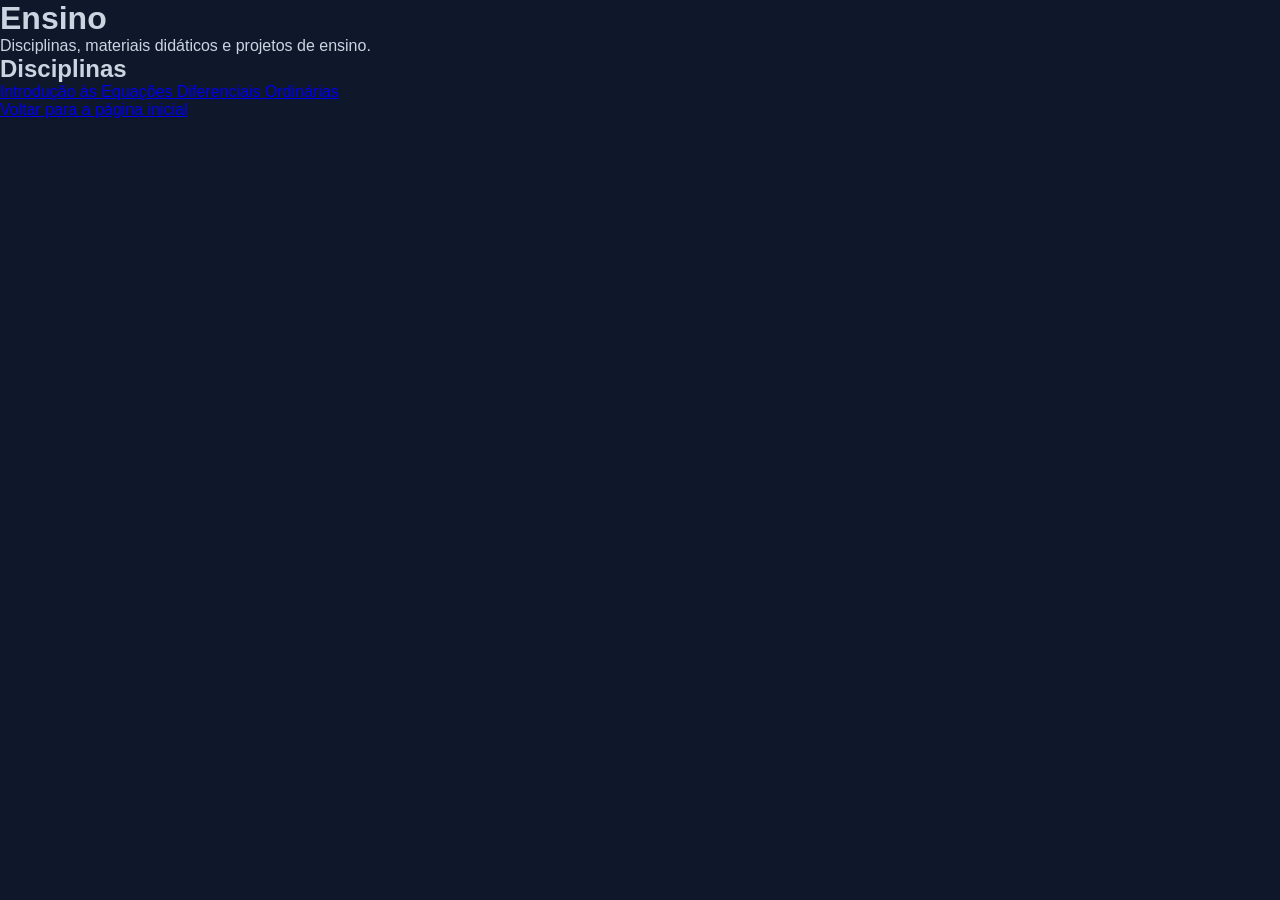
==== ensino/index.html @ 9aff0263 "Adiciona páginas de ensino, EDO e publicações" ====
<!DOCTYPE html>
<html lang="pt-BR">
<head>
    <meta charset="UTF-8">
    <meta name="viewport" content="width=device-width, initial-scale=1.0">
    <title>Ensino - César Castilho</title>
    <link rel="stylesheet" href="../style.css">
</head>

<body>

<header class="simple-header">
    <h1>Ensino</h1>
    <p>Disciplinas, materiais didáticos e projetos de ensino.</p>
</header>

<main class="page-content">

    <section class="section">
        <h2>Disciplinas</h2>

    
       <ul>


       <li><a href="EDO/index.html">Introdução às Equações Diferenciais Ordinárias</a></li>



       <li><a href="../index.html">Voltar para a página inicial</a></li>

</ul>
    </section>

</main>  

</body>
</html>
---- style.css ----
/* ===========================================================
   César Castilho
   Personal Academic Website
   =========================================================== */
*{
    margin:0;
    padding:0;
    box-sizing:border-box;
    font-family:'Segoe UI',Roboto,Helvetica,Arial,sans-serif;
}

html{
    scroll-behavior:smooth;
}

/* ===========================================================
   COLORS
   =========================================================== */

body{

    background:#0f172a;

    color:#CBD5E1;

}

.container{
    display:flex;
}

/* ===========================================================
   SIDEBAR
   =========================================================== */

.sidebar{

    width:260px;
    height:100vh;

    position:fixed;

    left:0;
    top:0;

    background:#1e293b;

    padding:40px 20px;

    text-align:center;

}

.avatar{

    width:115px;
    height:115px;

    border-radius:50%;

    border:3px solid #38BDF8;

    object-fit:cover;

}

.sidebar h2{

    margin-top:15px;

    color:#FFFFFF;

    font-size:1.45rem;

    font-weight:600;

}

.social-icons{

    margin-top:18px;

    display:flex;

    justify-content:center;

    gap:10px;

}

.social-icons a{

    width:36px;
    height:36px;

    display:flex;

    align-items:center;

    justify-content:center;

    text-decoration:none;

    border-radius:50%;

    color:white;

    background:rgba(255,255,255,.08);

    transition:.3s;

}

.social-icons a:hover{

    background:#38BDF8;

    color:#0F172A;

}

/* ===========================================================
   MENU
   =========================================================== */

.menu{

    margin-top:35px;

}

.menu ul{

    list-style:none;

}

.menu li{

    margin-bottom:8px;

}

.menu a{

    color:#CBD5E1;

    text-decoration:none;

    display:flex;

    align-items:center;

    gap:14px;

    padding:12px 15px;

    border-radius:5px;

    transition:.25s;

}

.menu a:hover,
.menu a.active{

    color:white;

    background:rgba(56,189,248,.15);

}

/* ===========================================================
   MAIN
   =========================================================== */

.main-content{

    margin-left:260px;

    width:calc(100% - 260px);

    padding:60px 80px;

}

/* ===========================================================
   HERO
   =========================================================== */

.hero-section{

    display:flex;

    flex-direction:column;

    margin-bottom:55px;

}

.animation-box{

    width:100%;

    height:180px;

    margin-bottom:30px;

    border-radius:14px;

    overflow:hidden;

    background:rgba(15,23,42,.35);

    border:1px solid rgba(125,211,252,.12);

}

#epidemicCanvas{

    width:100%;
    height:100%;

    display:block;

}

/* ===========================================================
   TITLE
   =========================================================== */

.hero-title{

    font-size:2rem;

    font-weight:300;

    line-height:1.35;

    color:#CBD5E1;

    margin-bottom:10px;

}

.subtitle{

    font-size:1rem;

    color:#94A3B8;

    letter-spacing:.4px;

}

/* ===========================================================
   CONTENT
   =========================================================== */

.content-section{

    margin-top:45px;

    max-width:1000px;

}

.content-section h2{

    color:#F1F5F9;

    font-size:2rem;

    font-weight:500;

    margin-bottom:10px;

}

.line-dec{

    width:60px;

    height:2px;

    background:#38BDF8;

    margin-bottom:25px;

}

.content-section p{

    color:#CBD5E1;

    font-size:1.1rem;

    line-height:1.7;

    margin-bottom:18px;

}

.content-section a{

    color:#7DD3FC;

    text-decoration:none;

}

.content-section a:hover{

    color:white;

}

/* ===========================================================
   MOBILE
   =========================================================== */

@media (max-width:850px){

.sidebar{

    position:relative;

    width:100%;

    height:auto;

}

.main-content{

    margin-left:0;

    width:100%;

    padding:40px 25px;

}

.hero-title{

    font-size:1.6rem;

}

.animation-box{

    height:150px;

}
}
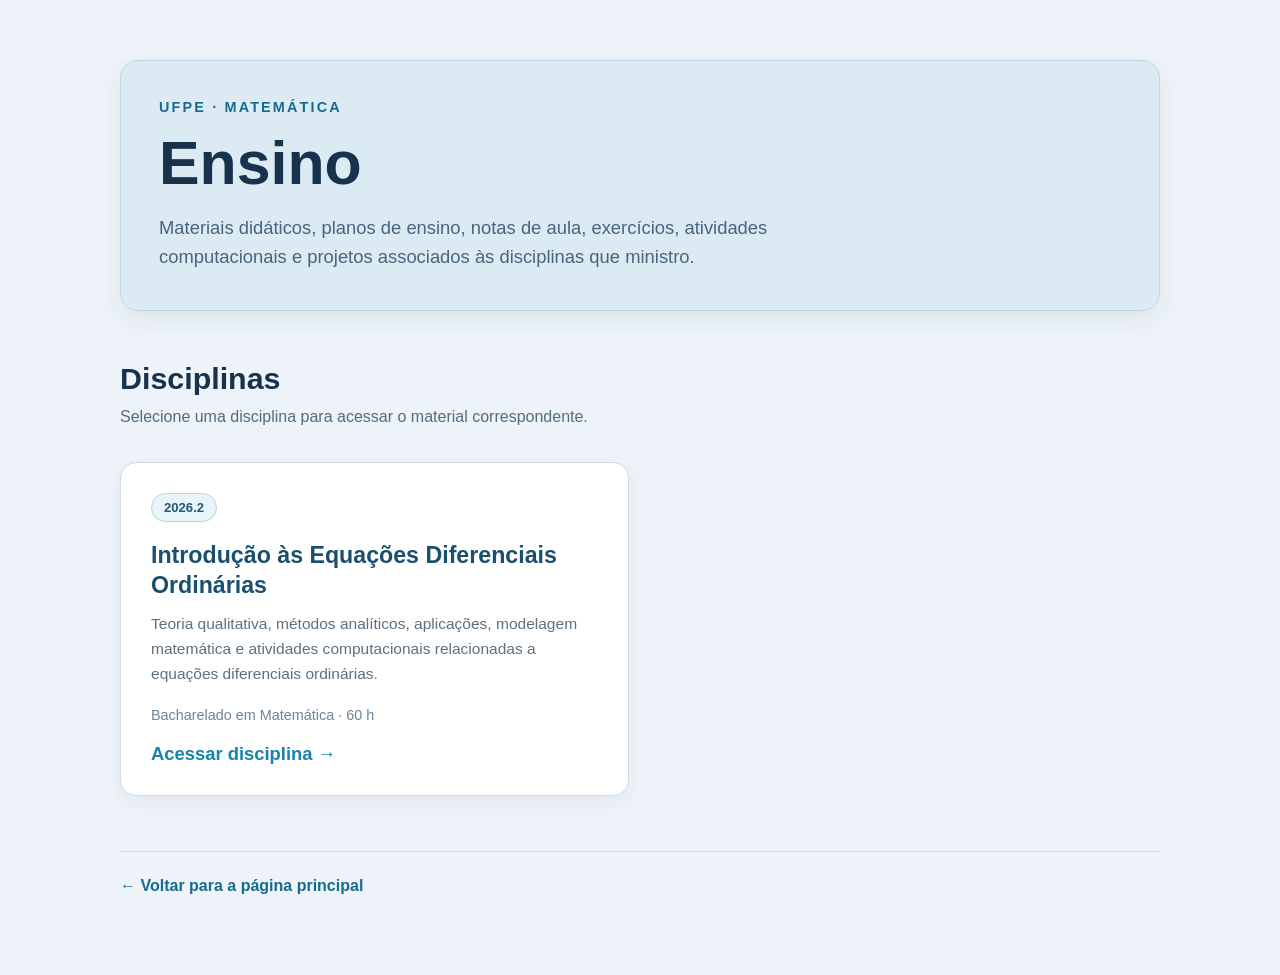
==== commit b7e0fd55: "Atualiza layout das páginas de ensino e EDO" ====
--- a/ensino/index.html
+++ b/ensino/index.html
@@ -1,38 +1,312 @@
 <!DOCTYPE html>
 <html lang="pt-BR">
+
 <head>
     <meta charset="UTF-8">
     <meta name="viewport" content="width=device-width, initial-scale=1.0">
-    <title>Ensino - César Castilho</title>
+
+    <title>Ensino | César Castilho</title>
+
     <link rel="stylesheet" href="../style.css">
+
+    <style>
+
+        body {
+            margin: 0;
+            background: #edf3f8;
+            color: #17324d;
+        }
+
+        .teaching-page {
+            max-width: 1100px;
+            margin: 0 auto;
+            padding: 60px 30px 80px;
+        }
+
+        /* Cabeçalho */
+
+        .teaching-hero {
+            padding: 38px;
+            margin-bottom: 50px;
+
+            background: #dceaf4;
+            border: 1px solid #c1d5e3;
+            border-radius: 18px;
+
+            box-shadow: 0 8px 24px rgba(38, 73, 105, 0.08);
+        }
+
+        .teaching-label {
+            margin-bottom: 15px;
+
+            font-size: 0.9rem;
+            font-weight: 600;
+            text-transform: uppercase;
+            letter-spacing: 0.15em;
+
+            color: #176b8f;
+        }
+
+        .teaching-hero h1 {
+            margin: 0 0 16px 0;
+
+            font-size: clamp(2.4rem, 5vw, 3.8rem);
+            line-height: 1.1;
+            font-weight: 650;
+
+            color: #17324d;
+        }
+
+        .teaching-hero p {
+            max-width: 720px;
+            margin: 0;
+
+            font-size: 1.15rem;
+            line-height: 1.6;
+
+            color: #49647b;
+        }
+
+        /* Seção de disciplinas */
+
+        .section-title {
+            margin-bottom: 8px;
+
+            font-size: 1.9rem;
+            color: #17324d;
+        }
+
+        .section-intro {
+            max-width: 760px;
+            margin-bottom: 32px;
+
+            line-height: 1.65;
+            color: #526b7f;
+        }
+
+        .course-grid {
+            display: grid;
+            grid-template-columns: repeat(2, minmax(0, 1fr));
+            gap: 22px;
+        }
+
+        /* Cartões */
+
+        .course-card {
+            display: block;
+
+            padding: 30px;
+            min-height: 190px;
+
+            text-decoration: none;
+
+            background: #ffffff;
+
+            border: 1px solid #cedce6;
+            border-radius: 16px;
+
+            box-shadow: 0 6px 18px rgba(38, 73, 105, 0.06);
+
+            transition:
+                transform 0.2s ease,
+                border-color 0.2s ease,
+                box-shadow 0.2s ease,
+                background 0.2s ease;
+        }
+
+        .course-card:hover {
+            transform: translateY(-4px);
+
+            border-color: #5ca6c7;
+            background: #f7fbfd;
+
+            box-shadow: 0 10px 24px rgba(38, 73, 105, 0.12);
+        }
+
+        .course-period {
+            display: inline-block;
+
+            margin-bottom: 18px;
+            padding: 6px 12px;
+
+            font-size: 0.82rem;
+            font-weight: 600;
+
+            color: #245873;
+            background: #e9f4f9;
+
+            border: 1px solid #b7d3e1;
+            border-radius: 999px;
+        }
+
+        .course-card h2 {
+            margin: 0 0 12px 0;
+
+            font-size: 1.45rem;
+            line-height: 1.3;
+
+            color: #1a4f6d;
+        }
+
+        .course-card p {
+            margin: 0;
+
+            font-size: 0.97rem;
+            line-height: 1.6;
+
+            color: #5d7080;
+        }
+
+        .course-meta {
+            margin-top: 20px;
+
+            font-size: 0.9rem;
+            color: #708493;
+        }
+
+        .course-arrow {
+            display: inline-block;
+
+            margin-top: 20px;
+
+            font-size: 1.15rem;
+            font-weight: 600;
+
+            color: #1782ad;
+        }
+
+        /* Voltar */
+
+        .teaching-back {
+            margin-top: 55px;
+            padding-top: 25px;
+
+            border-top: 1px solid #c9d7e1;
+        }
+
+        .teaching-back a {
+            font-weight: 600;
+            text-decoration: none;
+
+            color: #176b8f;
+        }
+
+        .teaching-back a:hover {
+            color: #0e4f6b;
+            text-decoration: underline;
+        }
+
+        /* Responsivo */
+
+        @media (max-width: 700px) {
+
+            .teaching-page {
+                padding: 30px 18px 60px;
+            }
+
+            .teaching-hero {
+                padding: 28px 22px;
+            }
+
+            .course-grid {
+                grid-template-columns: 1fr;
+            }
+
+        }
+
+    </style>
+
 </head>
 
+
 <body>
 
-<header class="simple-header">
-    <h1>Ensino</h1>
-    <p>Disciplinas, materiais didáticos e projetos de ensino.</p>
-</header>
-
-<main class="page-content">
-
-    <section class="section">
-        <h2>Disciplinas</h2>
-
-    
-       <ul>
-
-
-       <li><a href="EDO/index.html">Introdução às Equações Diferenciais Ordinárias</a></li>
-
-
-
-       <li><a href="../index.html">Voltar para a página inicial</a></li>
-
-</ul>
+<main class="teaching-page">
+
+    <!-- Cabeçalho -->
+
+    <header class="teaching-hero">
+
+        <div class="teaching-label">
+            UFPE · Matemática
+        </div>
+
+        <h1>
+            Ensino
+        </h1>
+
+        <p>
+            Materiais didáticos, planos de ensino, notas de aula,
+            exercícios, atividades computacionais e projetos
+            associados às disciplinas que ministro.
+        </p>
+
+    </header>
+
+
+    <!-- Disciplinas -->
+
+    <section>
+
+        <h2 class="section-title">
+            Disciplinas
+        </h2>
+
+        <p class="section-intro">
+            Selecione uma disciplina para acessar o material
+            correspondente.
+        </p>
+
+
+        <div class="course-grid">
+
+            <!-- EDO -->
+
+            <a class="course-card"
+               href="/ensino/EDO/">
+
+                <span class="course-period">
+                    2026.2
+                </span>
+
+                <h2>
+                    Introdução às Equações Diferenciais Ordinárias
+                </h2>
+
+                <p>
+                    Teoria qualitativa, métodos analíticos,
+                    aplicações, modelagem matemática e atividades
+                    computacionais relacionadas a equações
+                    diferenciais ordinárias.
+                </p>
+
+                <div class="course-meta">
+                    Bacharelado em Matemática · 60 h
+                </div>
+
+                <span class="course-arrow">
+                    Acessar disciplina →
+                </span>
+
+            </a>
+
+        </div>
+
     </section>
 
-</main>  
+
+    <!-- Voltar -->
+
+    <div class="teaching-back">
+
+        <a href="/">
+            ← Voltar para a página principal
+        </a>
+
+    </div>
+
+</main>
 
 </body>
+
 </html>
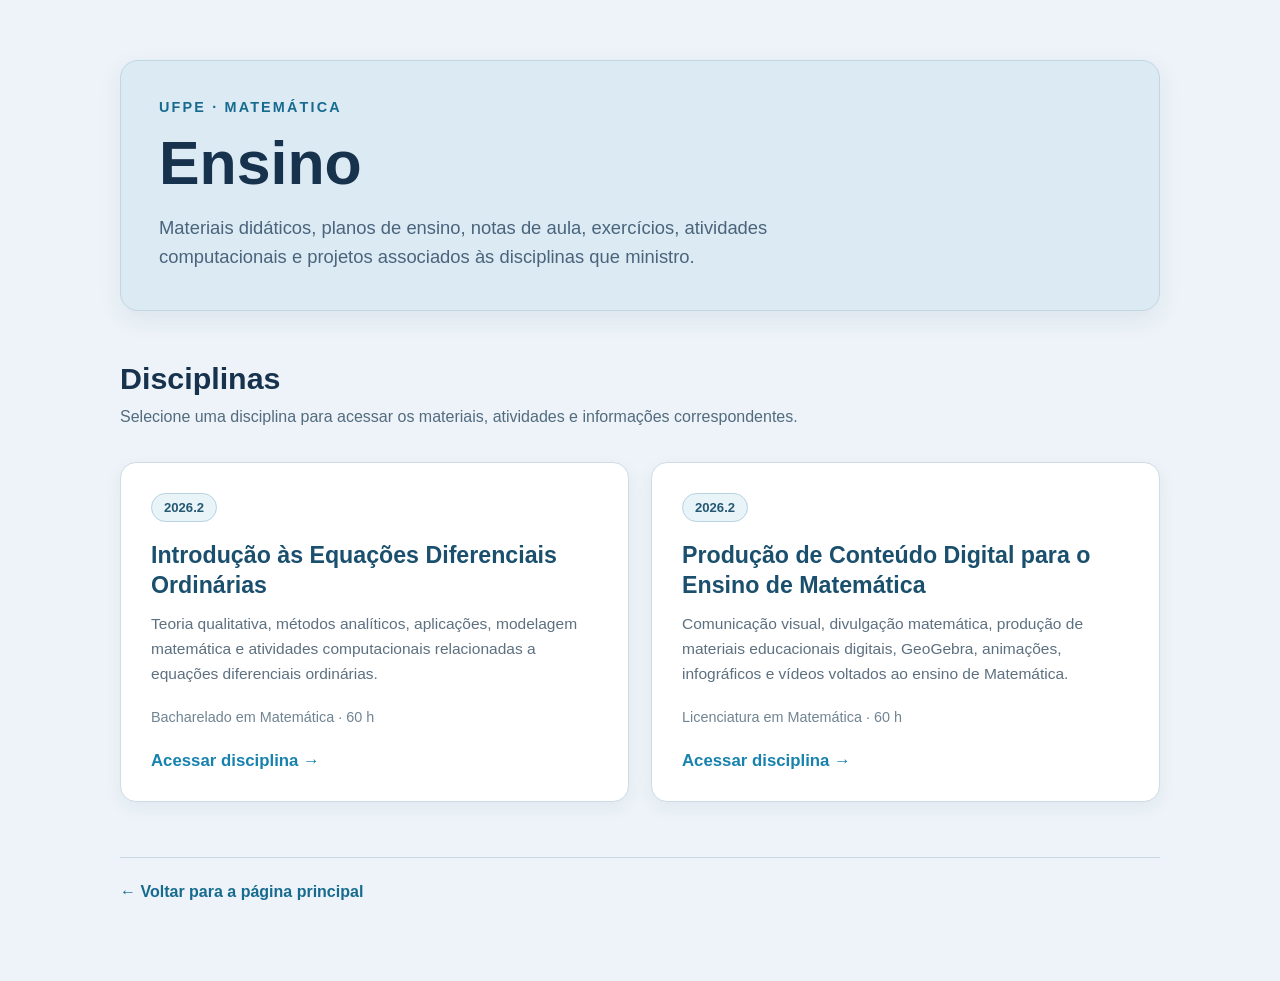
==== commit 30eeb439: "Adiciona Conteúdo Digital à página de ensino" ====
--- a/ensino/index.html
+++ b/ensino/index.html
@@ -23,7 +23,9 @@
             padding: 60px 30px 80px;
         }
 
-        /* Cabeçalho */
+        /* =========================================================
+           CABEÇALHO
+           ========================================================= */
 
         .teaching-hero {
             padding: 38px;
@@ -67,7 +69,9 @@
             color: #49647b;
         }
 
-        /* Seção de disciplinas */
+        /* =========================================================
+           SEÇÃO DE DISCIPLINAS
+           ========================================================= */
 
         .section-title {
             margin-bottom: 8px;
@@ -90,13 +94,16 @@
             gap: 22px;
         }
 
-        /* Cartões */
+        /* =========================================================
+           CARTÕES
+           ========================================================= */
 
         .course-card {
-            display: block;
+            display: flex;
+            flex-direction: column;
 
             padding: 30px;
-            min-height: 190px;
+            min-height: 260px;
 
             text-decoration: none;
 
@@ -124,6 +131,8 @@
         }
 
         .course-period {
+            align-self: flex-start;
+
             display: inline-block;
 
             margin-bottom: 18px;
@@ -161,21 +170,26 @@
             margin-top: 20px;
 
             font-size: 0.9rem;
+            line-height: 1.5;
+
             color: #708493;
         }
 
         .course-arrow {
             display: inline-block;
 
-            margin-top: 20px;
-
-            font-size: 1.15rem;
+            margin-top: auto;
+            padding-top: 22px;
+
+            font-size: 1.05rem;
             font-weight: 600;
 
             color: #1782ad;
         }
 
-        /* Voltar */
+        /* =========================================================
+           VOLTAR
+           ========================================================= */
 
         .teaching-back {
             margin-top: 55px;
@@ -196,7 +210,9 @@
             text-decoration: underline;
         }
 
-        /* Responsivo */
+        /* =========================================================
+           RESPONSIVIDADE
+           ========================================================= */
 
         @media (max-width: 700px) {
 
@@ -212,6 +228,10 @@
                 grid-template-columns: 1fr;
             }
 
+            .course-card {
+                min-height: auto;
+            }
+
         }
 
     </style>
@@ -223,7 +243,10 @@
 
 <main class="teaching-page">
 
-    <!-- Cabeçalho -->
+
+    <!-- =========================================================
+         CABEÇALHO
+         ========================================================= -->
 
     <header class="teaching-hero">
 
@@ -244,7 +267,9 @@
     </header>
 
 
-    <!-- Disciplinas -->
+    <!-- =========================================================
+         DISCIPLINAS
+         ========================================================= -->
 
     <section>
 
@@ -253,14 +278,17 @@
         </h2>
 
         <p class="section-intro">
-            Selecione uma disciplina para acessar o material
-            correspondente.
+            Selecione uma disciplina para acessar os materiais,
+            atividades e informações correspondentes.
         </p>
 
 
         <div class="course-grid">
 
-            <!-- EDO -->
+
+            <!-- =====================================================
+                 EDO
+                 ===================================================== -->
 
             <a class="course-card"
                href="/ensino/EDO/">
@@ -290,12 +318,48 @@
 
             </a>
 
+
+            <!-- =====================================================
+                 PRODUÇÃO DE CONTEÚDO DIGITAL
+                 ===================================================== -->
+
+            <a class="course-card"
+               href="/ensino/Conteudos_Digitais/">
+
+                <span class="course-period">
+                    2026.2
+                </span>
+
+                <h2>
+                    Produção de Conteúdo Digital para o Ensino de Matemática
+                </h2>
+
+                <p>
+                    Comunicação visual, divulgação matemática,
+                    produção de materiais educacionais digitais,
+                    GeoGebra, animações, infográficos e vídeos
+                    voltados ao ensino de Matemática.
+                </p>
+
+                <div class="course-meta">
+                    Licenciatura em Matemática · 60 h
+                </div>
+
+                <span class="course-arrow">
+                    Acessar disciplina →
+                </span>
+
+            </a>
+
+
         </div>
 
     </section>
 
 
-    <!-- Voltar -->
+    <!-- =========================================================
+         VOLTAR
+         ========================================================= -->
 
     <div class="teaching-back">
 
@@ -305,6 +369,7 @@
 
     </div>
 
+
 </main>
 
 </body>
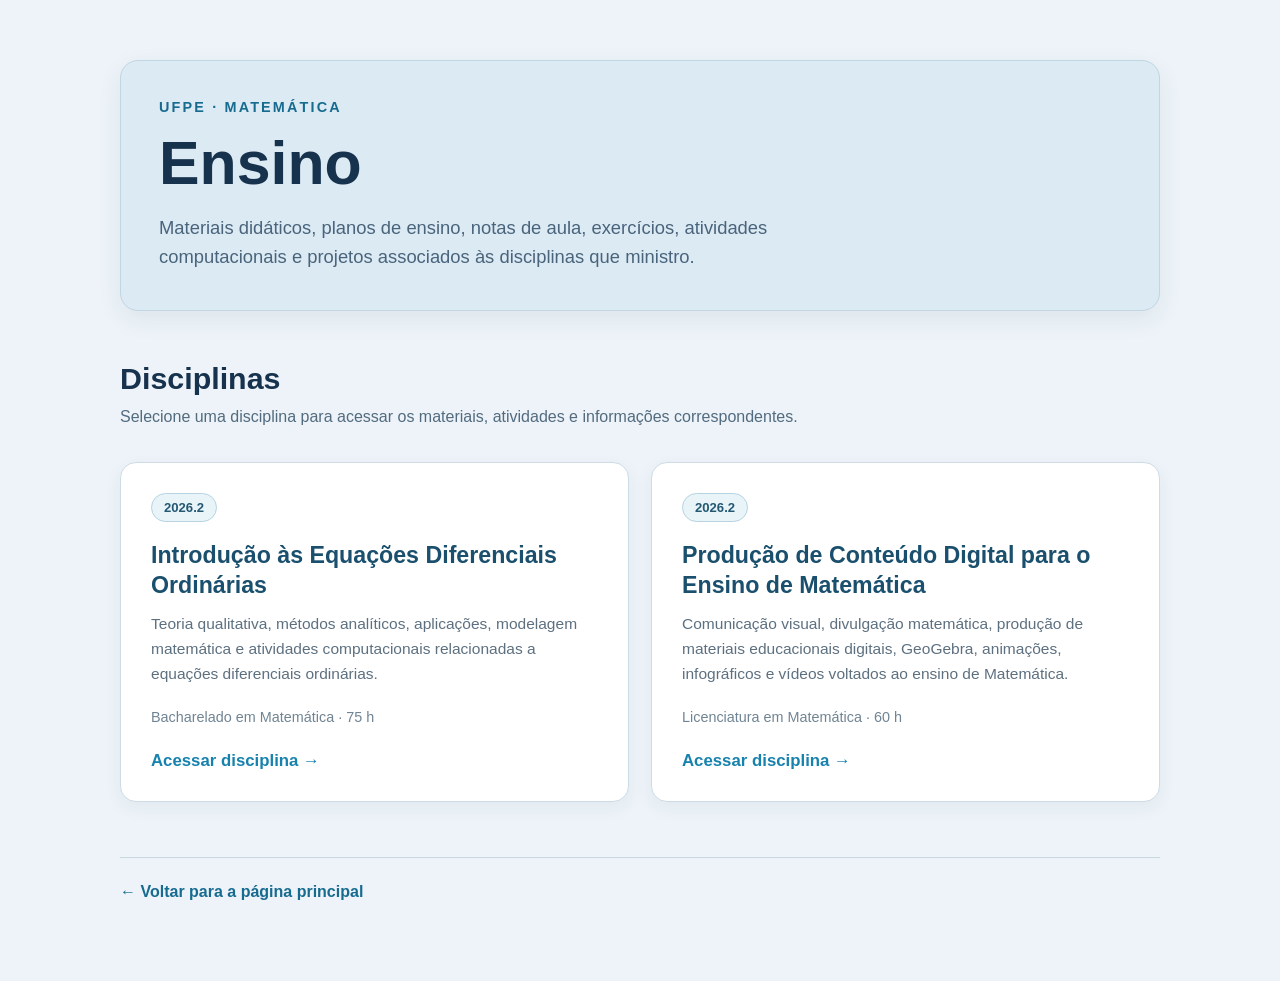
==== commit b54a63cf: "Correção carga horária de EDO" ====
--- a/ensino/index.html
+++ b/ensino/index.html
@@ -309,7 +309,7 @@
                 </p>
 
                 <div class="course-meta">
-                    Bacharelado em Matemática · 60 h
+                    Bacharelado em Matemática · 75 h
                 </div>
 
                 <span class="course-arrow">
